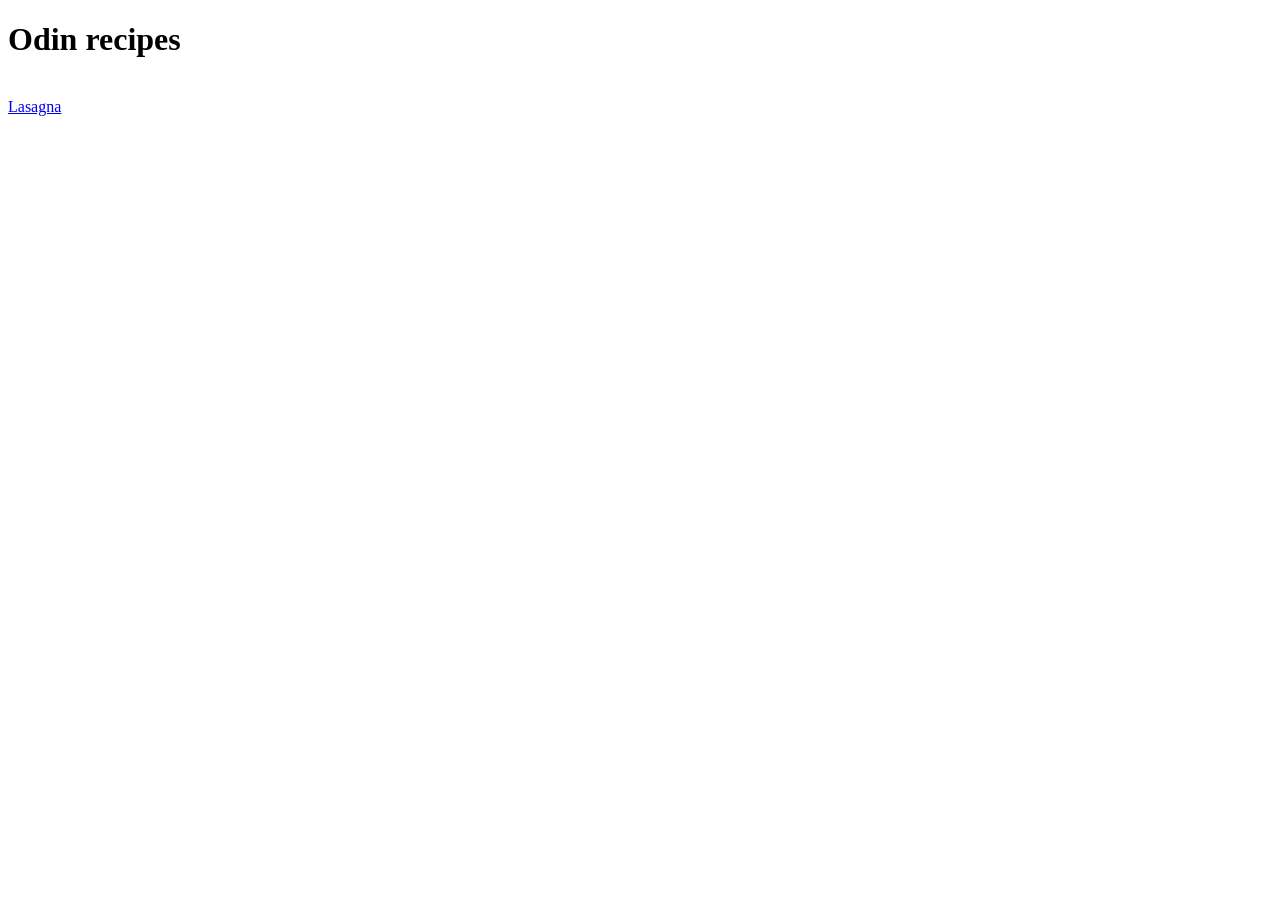
==== index.html @ f981a260 "Add index.html with link to lasagna recipe" ====
<!DOCTYPE html>
<html lang="en">
<head>
    <meta charset="UTF-8">
    <meta name="viewport" content="width=device-width, initial-scale=1.0">
    <title>Home</title>
</head>
<body>
    <h1>Odin recipes</h1>
    <br><a href="recipes/lasagna.html">Lasagna</a>
</body>
</html>
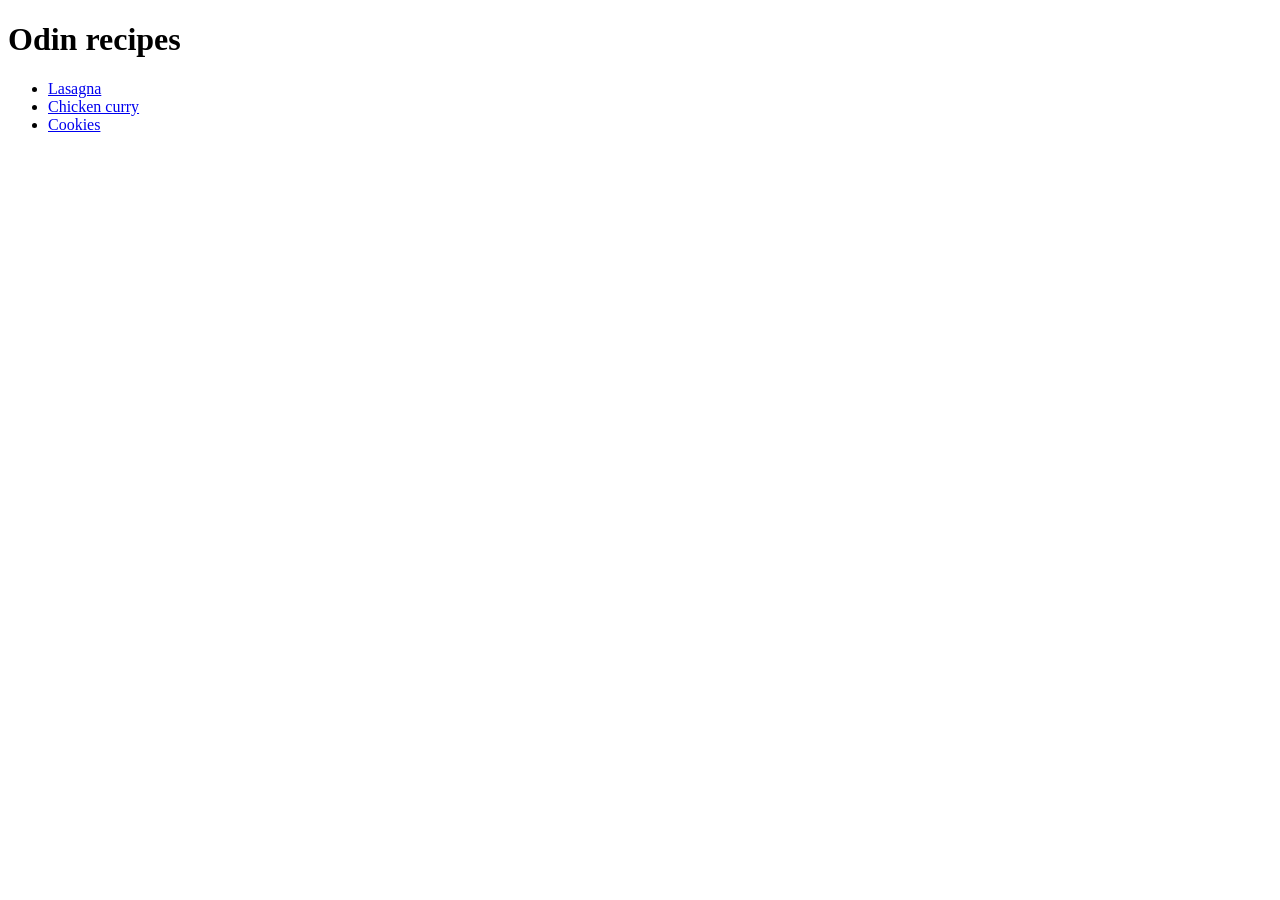
==== commit 1d2ea516: "Recipe pages Create chicken-curry and cookies recipe pages Add recipes to recipe pages and add links" ====
--- a/index.html
+++ b/index.html
@@ -7,6 +7,10 @@
 </head>
 <body>
     <h1>Odin recipes</h1>
-    <br><a href="recipes/lasagna.html">Lasagna</a>
+    <ul>
+       <li><a href="recipes/lasagna.html">Lasagna</a></li> 
+       <li><a href="recipes/chicken-curry.html">Chicken curry</a></li>
+       <li><a href="recipes/cookies.html">Cookies</a></li>
+    </ul>
 </body>
 </html>
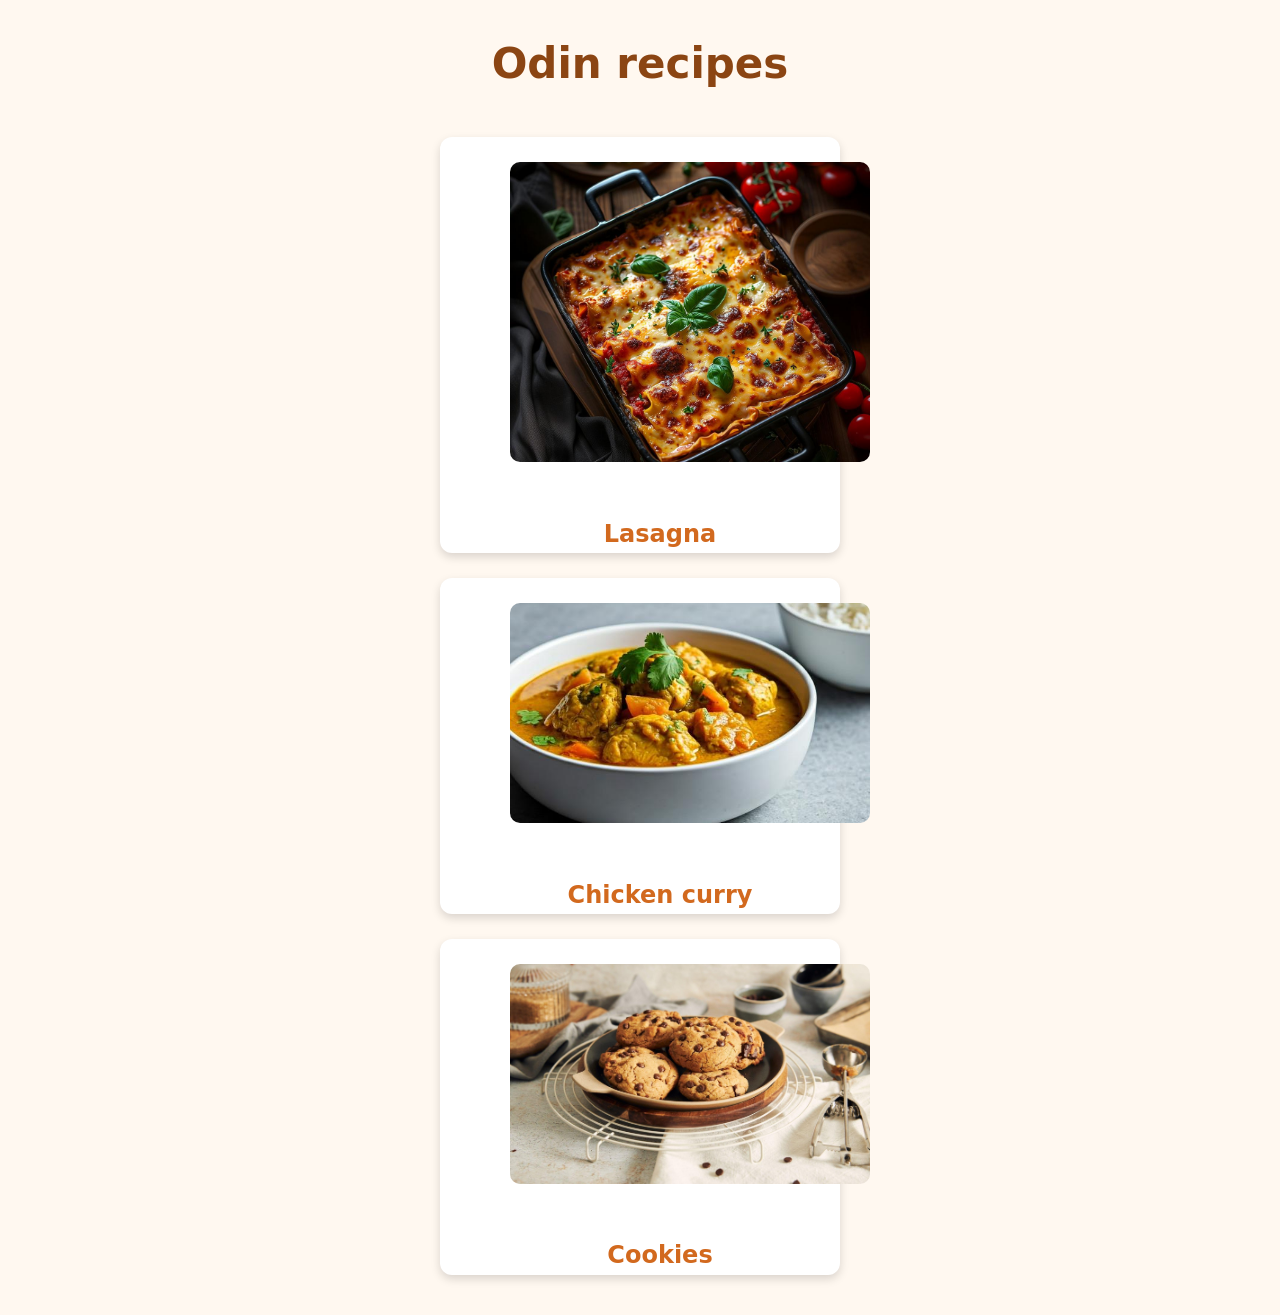
==== commit 72a28e5a: "**Styling** Add CSS layout and styling for recipe website" ====
--- a/index.html
+++ b/index.html
@@ -3,14 +3,29 @@
 <head>
     <meta charset="UTF-8">
     <meta name="viewport" content="width=device-width, initial-scale=1.0">
+    <link rel="stylesheet" href="style.css">
     <title>Home</title>
 </head>
 <body>
     <h1>Odin recipes</h1>
-    <ul>
-       <li><a href="recipes/lasagna.html">Lasagna</a></li> 
-       <li><a href="recipes/chicken-curry.html">Chicken curry</a></li>
-       <li><a href="recipes/cookies.html">Cookies</a></li>
-    </ul>
-</body>
-</html>+    <div class="container">
+    
+    <div class="card">
+        <img src="images/lasagna.jpeg" class="lasagna image">
+        <h2><a href="recipes/lasagna.html" alt="lasagna">Lasagna</a></h2>
+    </div>  
+    
+    <div class="card">
+        <img src="images/chicken-curry.jpeg" alt="chicken curry">
+        <h2><a href="recipes/chicken-curry.html">Chicken curry</a></h2>
+    </div>
+
+    <div class="card">
+        <img src="images/cookies.jpeg" alt="cookies">
+        <h2><a href="recipes/cookies.html">Cookies</a></li></h2>
+    </div>
+
+    </div>
+        </body>
+        </html>
+
--- a/style.css
+++ b/style.css
@@ -0,0 +1,115 @@
+* {
+    box-sizing: border-box;
+}
+
+body {
+    font-family: "Ubuntu", "DejaVu Sans", sans-serif;
+    background-color: #FFF8F0;
+    color: #333333;
+    line-height: 1.6;
+    margin: 0;
+    padding: 0;
+}
+
+h1 {
+    text-align: center;
+    color: #8B4513;
+    font-size: 42px;
+    margin-top: 30px;
+}
+
+h2 {
+    color: #A0522D;
+}
+
+img {
+    width: 400px;
+    height: auto;
+    margin: 25px 30px;
+}
+
+.lasagna.image{
+    height: 300px;
+    object-fit: cover;
+}
+
+.container {
+    width: 80%;
+    max-width: 900px;
+    margin: 40px auto;
+}
+
+.card {
+    background-color: white;
+    padding-left: 40px;
+    margin: 25px auto;
+    border-radius: 12px;
+    width: 400px;
+    box-shadow: 0 4px 10px rgba(0,0,0,0.15);
+    text-align: center;
+}
+
+.card img {
+    width: 100%;
+    height: 220px;
+    object-fit: cover;
+    border-radius: 10px;
+}
+
+.card a {
+    text-decoration: none;
+    color: #D2691E;
+    font-weight: bold;
+}
+
+/* ---------- Recipe pages ---------- */
+
+.recipe {
+    background-color: white;
+    padding: 30px;
+    margin: 40px auto;
+    max-width: 800px;
+    border-radius: 15px;
+    box-shadow: 0 5px 15px rgba(0,0,0,0.15);
+}
+
+.recipe img {
+    display: block;
+    width: 70%;
+    max-width: 600px;
+    margin: 20px auto;
+    border-radius: 12px;
+}
+
+/* ---------- Lists ---------- */
+
+ul,
+ol {
+    padding-left: 30px;
+}
+
+
+/* ---------- Buttons / links ---------- */
+
+a {
+    color: #8B4513;
+}
+
+a:hover {
+    color: #D2691E;
+}
+
+
+/* ---------- Individual recipe themes ---------- */
+
+.lasagna-page {
+    background-color: #FFF3D6;
+}
+
+.chicken-curry-page {
+    background-color: #FFE8B6;
+}
+
+.cookies-page {
+    background-color: #F3E0C7;
+}
